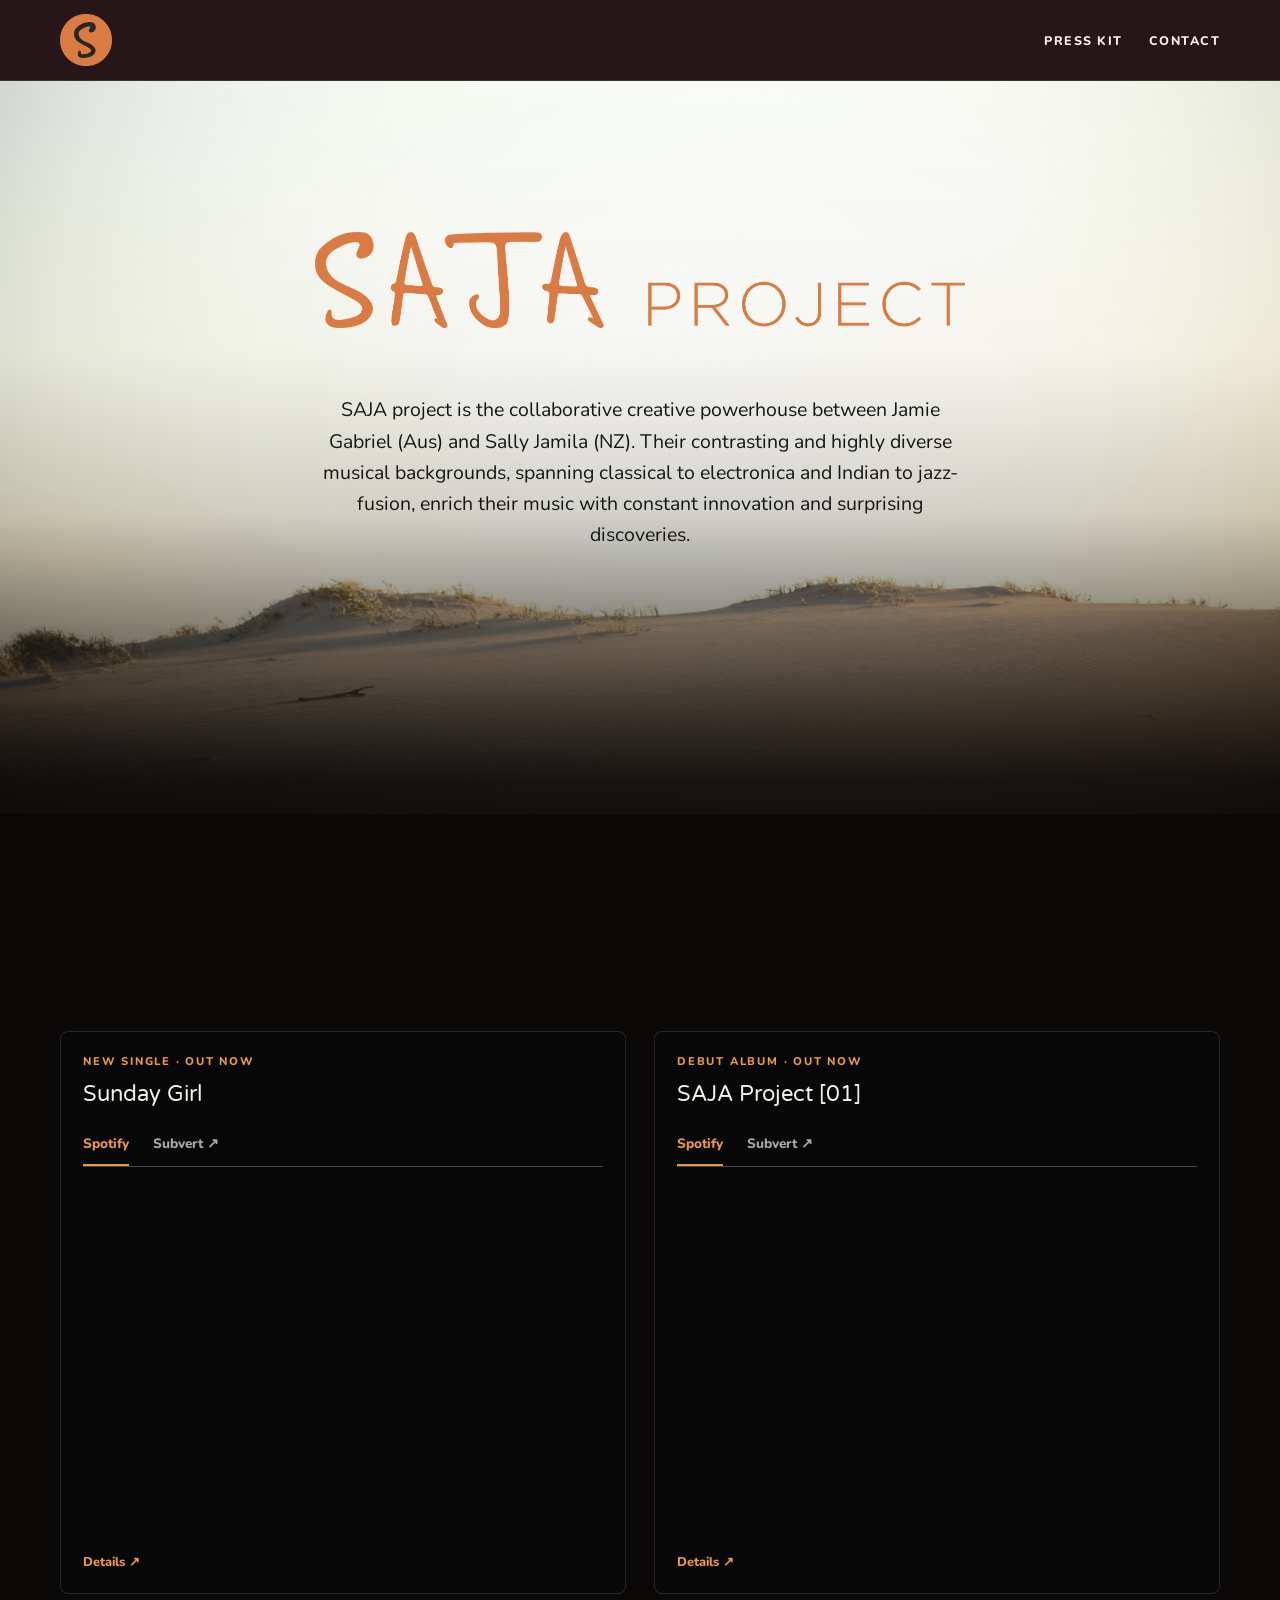
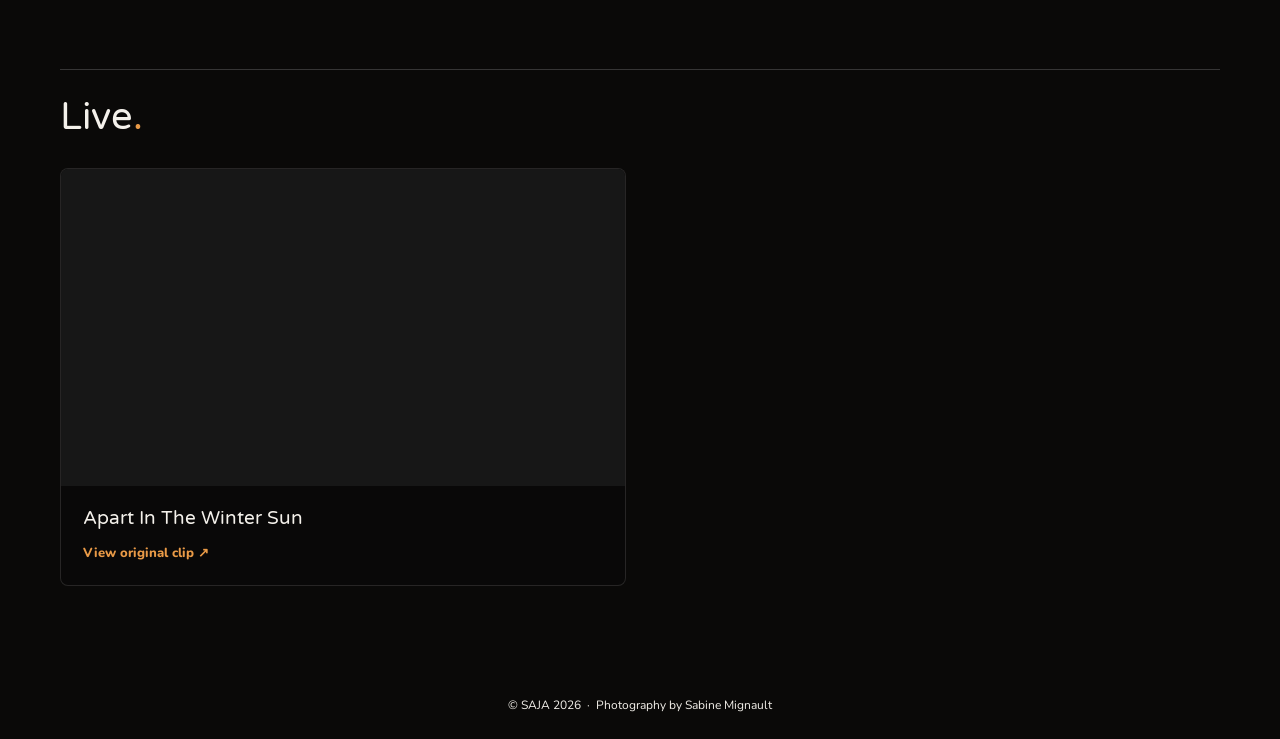
==== docs/index.html @ f1d9efc2 "Update index.html" ====
<!doctype html>
<html lang="en">

<head>

<meta charset="utf-8">
<meta name="viewport" content="width=device-width, initial-scale=1">

<meta name="description"
      content="SAJA Project — music across jazz, electronica and improvisation.">

<title>SAJA Project</title>

<link rel="icon" href="assets/favicon.ico">

<link
    href="https://fonts.googleapis.com/css2?family=Nunito:wght@300;400;600;700;800&family=Varela+Round&display=swap"
    rel="stylesheet">

<style>

/* =========================================
   GLOBAL
========================================= */

:root {
    --ink: #151515;
    --paper: #f4f1eb;
    --orange: #e99a47;
    --muted: #746f69;
}

* {
    box-sizing: border-box;
}

html {
    scroll-behavior: smooth;
}

body {
    margin: 0;
    background: var(--paper);
    color: var(--ink);
    font-family: 'Nunito', sans-serif;
}

a {
    color: inherit;
    text-decoration: none;
}

button {
    font: inherit;
}

a:focus-visible,
button:focus-visible {
    outline: 3px solid var(--orange);
    outline-offset: 3px;
}

img {
    display: block;
    width: 100%;
    object-fit: cover;
}

/* =========================================
   NAVIGATION
========================================= */

.site-header {
    display: flex;
    align-items: center;
    justify-content: space-between;
    gap: 20px;

    padding: 14px max(24px, calc((100vw - 1160px) / 2));

    background: #26161A;
    color: #f4f1eb;

    border-bottom: 1px solid #3b342a;
}

.site-header img {
    width: 52px;
    height: 52px;
    object-fit: contain;
}

.site-nav {
    display: flex;
    gap: 26px;

    font-size: .78rem;
    font-weight: 800;
    letter-spacing: .12em;
    text-transform: uppercase;
}

.site-nav a {
    transition: color .2s ease;
}

.site-nav a:hover {
    color: var(--orange);
}

/* =========================================
   MAIN CONTENT
========================================= */

main {
    max-width: 1160px;
    margin: auto;
    padding: 0 24px;
}

/* =========================================
   MASTHEAD BACKGROUND
========================================= */

.hero-background {
    position: relative;
    isolation: isolate;
    background: #0A0908;
    margin: 0 calc(50% - 50vw);
    padding: 0 max(24px, calc((100vw - 1160px) / 2));
}

/* Photograph fades to the exact background/footer colour. */
.hero-background::before {
    content: "";
    position: absolute;
    inset: 0 0 auto;
    height: max(900px, 68vw);
    z-index: -1;
    pointer-events: none;
    background-image:
        linear-gradient(to bottom,
            rgba(10,9,8,0) 0%,
            rgba(10,9,8,0.03) 30%,
            rgba(10,9,8,0.18) 48%,
            rgba(10,9,8,0.60) 65%,
            rgba(10,9,8,0.92) 78%,
            #0A0908 92%,
            #0A0908 100%
        ),
        url("assets/img/bg-masthead.jpg");
    background-position: center, center -120px;
    background-size: 100% 100%, 100% auto;
    background-repeat: no-repeat;
}

/* =========================================
   INTRODUCTION
========================================= */

.intro {
    display: flex;
    flex-direction: column;
    align-items: center;
    justify-content: center;
    text-align: center;
    gap: 22px;
    min-height: clamp(520px, 70vh, 680px);
    padding: 45px 0 55px;
}

.intro img {
    width: min(650px, 100%);
    max-width: 650px;
    height: auto;
    object-fit: contain;
}

.intro p {
    font-size: clamp(1rem, 1.65vw, 1.22rem);
    line-height: 1.6;
    max-width: 660px;
    margin: 0 auto;
    color: #171717;
}

/* =========================================
   FEATURED RELEASES
========================================= */

.release-section {
    background: transparent;
    padding: 320px 0 75px;
}

.release-grid {
    display: grid;
    grid-template-columns: 1fr 1fr;
    gap: 28px;
}

/* =========================================
   RELEASE PLAYER PANELS
========================================= */

.release-player {
    min-width: 0;
    padding: 22px;

    background: rgba(10, 9, 8, 0.88);

    border: 1px solid rgba(255,255,255,0.12);
    border-radius: 8px;

    color: #f4f1eb;
}

.release-label {
    font-size: .7rem;
    text-transform: uppercase;
    letter-spacing: .16em;
    font-weight: 800;

    color: var(--orange);

    margin: 0 0 10px;
}

.release-player h2 {
    font-family: 'Varela Round', sans-serif;

    font-size: 1.4rem;
    font-weight: 400;
    line-height: 1.35;

    margin: 0 0 16px;
}

/* =========================================
   SPOTIFY / SUBVERT LINKS
========================================= */

.player-tabs {
    display: flex;
    gap: 24px;

    border-bottom: 1px solid rgba(255,255,255,0.25);

    margin-bottom: 16px;
}

.player-tab {
    display: inline-block;
    text-decoration: none;
    background: transparent;

    border: none;
    border-bottom: 2px solid transparent;

    color: #aaa;

    padding: 9px 0 11px;

    font-family: 'Nunito', sans-serif;
    font-size: .85rem;
    font-weight: 800;

    cursor: pointer;

    transition: color .2s ease;
}

.player-tab.active {
    color: var(--orange);
    border-bottom-color: var(--orange);
}

.player-tab:hover {
    color: #fff;
}

/* =========================================
   PLAYER CONTENT
========================================= */

.player-pane {
    display: none;
}

.player-pane.active {
    display: block;
}

.player-pane iframe {
    display: block;

    width: 100%;
    height: 352px;

    border: 0;
    border-radius: 12px;
}

/* =========================================
   RELEASE LINKS
========================================= */

.release-links {
    display: flex;
    flex-wrap: wrap;
    gap: 22px;

    margin-top: 18px;
}

.release-links a {
    color: var(--orange);

    font-size: .8rem;
    font-weight: 800;

    text-decoration: none;

    transition: color .2s ease;
}

.release-links a:hover {
    color: #fff;
}

/* =========================================
   FOOTER
========================================= */

footer {
    background: #0A0908;
    color: #f4f1eb;

    text-align: center;

    padding: 26px;

    font-size: .75rem;

    margin-top: 0;
}

/* =========================================
   TABLET AND MOBILE
========================================= */

@media (max-width: 760px) {

    .site-header {
        padding: 12px 20px;
    }

    .site-nav {
        gap: 15px;
        font-size: .7rem;
    }

    main {
        padding: 0 18px;
    }

    .hero-background { padding: 0 18px; }
    .hero-background::before {
        height: max(700px, 115vw);
        background-position: center, center -35px;
    }

    .intro {
        gap: 18px;
        min-height: clamp(440px, 65svh, 620px);
        padding: 40px 0 45px;
    }

    .intro img {
        width: min(360px, 88%);
        max-width: 360px;
    }

    .intro p {
        font-size: 1rem;
        line-height: 1.55;
        max-width: 540px;
    }

    .release-section {
        padding: 75px 0 50px;
    }

    .release-grid {
        grid-template-columns: 1fr;
        gap: 20px;
    }

    .release-player {
        padding: 16px;
    }

    .release-player h2 {
        font-size: 1.25rem;
    }

    .release-links {
        gap: 16px;
    }

}

/* =========================================
   SMALL MOBILE SCREENS
========================================= */

@media (max-width: 390px) {

    .site-header img {
        width: 44px;
        height: 44px;
    }

    .site-nav {
        gap: 12px;
        font-size: .65rem;
    }

    .release-player {
        padding: 12px;
    }

    .player-pane iframe {
        height: 300px;
    }

    .bandcamp-link {
        min-height: 300px;
    }

    .release-links {
        gap: 12px;
    }

}

/* =========================================
   ACCESSIBILITY
========================================= */

@media (prefers-reduced-motion: reduce) {

    html {
        scroll-behavior: auto;
    }

    .site-nav a,
    .release-links a,
    .player-tab {
        transition: none;
    }

}


/* =========================================
   LIVE VIDEO — BELOW FEATURED RELEASES
========================================= */

.home-live {
    padding: 0 0 85px;
    color: #f4f1eb;
}
.home-live-heading {
    border-top: 1px solid rgba(255,255,255,.18);
    padding-top: 24px;
    margin: 0 0 28px;
}
.home-live-heading h2 {
    font-family: 'Varela Round', sans-serif;
    font-size: clamp(1.8rem, 3vw, 2.5rem);
    font-weight: 400;
    margin: 0;
}
.home-live-heading h2 span { color: var(--orange); }
.home-live-grid {
    display: grid;
    grid-template-columns: repeat(2, minmax(0, 1fr));
    gap: 28px;
}
.home-live-card {
    min-width: 0;
    overflow: hidden;
    border: 1px solid rgba(255,255,255,.12);
    border-radius: 8px;
    background: rgba(10,9,8,.88);
}
.home-live-frame {
    aspect-ratio: 16 / 9;
    background: #171717;
}
.home-live-frame iframe {
    display: block;
    width: 100%;
    height: 100%;
    border: 0;
}
.home-live-info { padding: 20px 22px 22px; }
.home-live-info h3 {
    font-family: 'Varela Round', sans-serif;
    font-weight: 400;
    font-size: 1.2rem;
    margin: 0 0 12px;
}
.home-live-info a {
    font-size: .82rem;
    font-weight: 800;
    color: var(--orange);
}
.home-live-info a:hover { color: #fff; }
@media (max-width: 760px) {
    .home-live { padding-bottom: 55px; }
    .home-live-grid { grid-template-columns: 1fr; gap: 20px; }
    .home-live-info { padding: 16px; }
}


/* =========================================
   MOBILE MASTHEAD & CONTENT REFINEMENTS
   Desktop styling above is unchanged.
========================================= */
@media (max-width: 760px) {
    /* Give the photo its own portrait-friendly canvas, while
       keeping the fade independent of the page's content height. */
    .hero-background::before {
        height: 790px;
        background-size: 100% 100%, auto 790px;
        background-position: center, center top;
        background-repeat: no-repeat;
    }

    .intro {
        min-height: 480px;
        padding: 36px 0 32px;
        gap: 14px;
    }
    .intro img {
        width: min(360px, 88%);
        max-width: 360px;
    }
    .intro p {
        max-width: 38ch;
        font-size: .95rem;
        line-height: 1.5;
    }
    .release-section {
        padding: 120px 0 48px;
    }
    .release-grid, .home-live-grid {
        grid-template-columns: minmax(0, 1fr);
    }
    .release-player, .home-live-card {
        min-width: 0;
    }
    .home-live { padding-bottom: 50px; }
}

@media (max-width: 420px) {
    .hero-background::before {
        height: 740px;
        background-size: 100% 100%, auto 740px;
    }
    .intro {
        min-height: 455px;
        padding-top: 26px;
        padding-bottom: 25px;
    }
    .intro img { width: min(310px, 88%); }
    .intro p { font-size: .9rem; line-height: 1.48; }
    .release-section { padding-top: 105px; }
    .player-tabs { gap: 18px; }
    .home-live-heading { margin-bottom: 20px; }
}

</style>

</head>

<body>

<!-- =========================================
     NAVIGATION
========================================= -->

<header class="site-header">

    <a href="index.html" aria-label="SAJA Project home">

        <img
            src="assets/img/Saja_submark_blk on orange_circle_3000x3000px.png"
            alt="SAJA Project symbol">

    </a>

  <nav class="site-nav" aria-label="Main navigation">
    <!-- <a href="live.html">Live</a> -->
    <a href="presskit.html">Press Kit</a>
    <a href="https://bandcamp.com/contact?b=742412910&amp;n=SAJA+Project&amp;email=sally%40abovethemandrake.co.nz" target="_blank" rel="noopener noreferrer">Contact</a>
  </nav>

</header>

<!-- =========================================
     MAIN CONTENT
========================================= -->

<main>

    <div class="hero-background">

        <!-- =================================
             INTRODUCTION
        ================================= -->

        <section class="intro" aria-label="Introduction">

            <img
                src="assets/img/Saja_logo_long_orange.png"
                alt="SAJA Project">

            <div><br/><br/>

                <p>
                    SAJA project is the collaborative creative
                    powerhouse between Jamie Gabriel (Aus) and
                    Sally Jamila (NZ). Their contrasting and highly
                    diverse musical backgrounds, spanning classical
                    to electronica and Indian to jazz-fusion,
                    enrich their music with constant innovation
                    and surprising discoveries.
                </p>

            </div>

        </section>

        <!-- =================================
             FEATURED RELEASES
        ================================= -->

        <section
            class="release-section"
            aria-label="Featured releases">

            <div class="release-grid">

                <!-- =========================
                     SUNDAY GIRL
                ========================= -->

                <article class="release-player">

                    <p class="release-label">
                        New single · Out now
                    </p>

                    <h2>Sunday Girl</h2>

                    <!-- PLATFORM TABS -->

                    <div
                        class="player-tabs"
                        role="group"
                        aria-label="Sunday Girl listening platform">

                        <button
                            type="button"
                            class="player-tab active"
                            data-platform="spotify"
                            aria-pressed="true">
                            Spotify
                        </button>

                        <a class="player-tab" href="https://www.subvert.fm/saja-project-1/01" target="_blank" rel="noopener noreferrer">Subvert ↗</a>

                    </div>

                    <!-- SPOTIFY SINGLE -->

                    <div
                        class="player-pane active"
                        data-pane="spotify">

                        <iframe
                            title="Sunday Girl on Spotify"
                            src="https://open.spotify.com/embed/track/1Hku7ux9QRDGdwWyJwBqVn?utm_source=generator"
                            width="100%"
                            height="352"
                            loading="lazy"
                            allow="autoplay; clipboard-write; encrypted-media; fullscreen; picture-in-picture">
                        </iframe>

                    </div>

                    <!-- RELEASE PAGE -->

                    <div class="release-links">

                        <a href="sunday-girl.html">
                            Details ↗
                        </a>

                    </div>

                </article>

                <!-- =========================
                     SAJA PROJECT 01
                ========================= -->

                <article class="release-player">

                    <p class="release-label">
                        Debut album · Out now
                    </p>

                    <h2>SAJA Project [01]</h2>

                    <!-- PLATFORM TABS -->

                    <div
                        class="player-tabs"
                        role="group"
                        aria-label="Album listening platform">

                        <button
                            type="button"
                            class="player-tab active"
                            data-platform="spotify"
                            aria-pressed="true">
                            Spotify
                        </button>

                        <a class="player-tab" href="https://www.subvert.fm/saja-project-1/01" target="_blank" rel="noopener noreferrer">Subvert ↗</a>

                    </div>

                    <!-- SPOTIFY ALBUM -->

                    <div
                        class="player-pane active"
                        data-pane="spotify">

                        <iframe
                            title="SAJA Project 01 on Spotify"
                            src="https://open.spotify.com/embed/album/1uM5lSf7tSYpBMCJ3xJLT3?utm_source=generator"
                            width="100%"
                            height="352"
                            loading="lazy"
                            allow="autoplay; clipboard-write; encrypted-media; fullscreen; picture-in-picture">
                        </iframe>

                    </div>

                    <!-- RELEASE PAGE -->

                    <div class="release-links">

                        <a href="album.html">
                           Details ↗
                        </a>

                    </div>

                </article>

            </div>

        </section>

        <!-- =================================
             LIVE PERFORMANCE
        ================================= -->
        <section class="home-live" aria-label="Live performance clips">
            <div class="home-live-heading">
                <h2>Live<span>.</span></h2>
            </div>
            <div class="home-live-grid">
                <article class="home-live-card">
                    <div class="home-live-frame">
                        <iframe
                            title="Apart In The Winter Sun — SAJA Project"
                            src="https://www.youtube-nocookie.com/embed/x1EyMlvImvI"
                            loading="lazy"
                            referrerpolicy="strict-origin-when-cross-origin"
                            allow="accelerometer; autoplay; clipboard-write; encrypted-media; gyroscope; picture-in-picture; web-share"
                            allowfullscreen>
                        </iframe>
                    </div>
                    <div class="home-live-info">
                        <h3>Apart In The Winter Sun</h3>
                        <a href="https://www.youtube.com/watch?v=x1EyMlvImvI" target="_blank" rel="noopener noreferrer">View original clip ↗</a>
                    </div>
                </article>
            </div>
        </section>

    </div>
    <!-- END MASTHEAD -->

</main>

<!-- =========================================
     FOOTER
========================================= -->

<footer>

    © SAJA 2026 &nbsp;·&nbsp;
    Photography by Sabine Mignault

</footer>

</body>

</html>
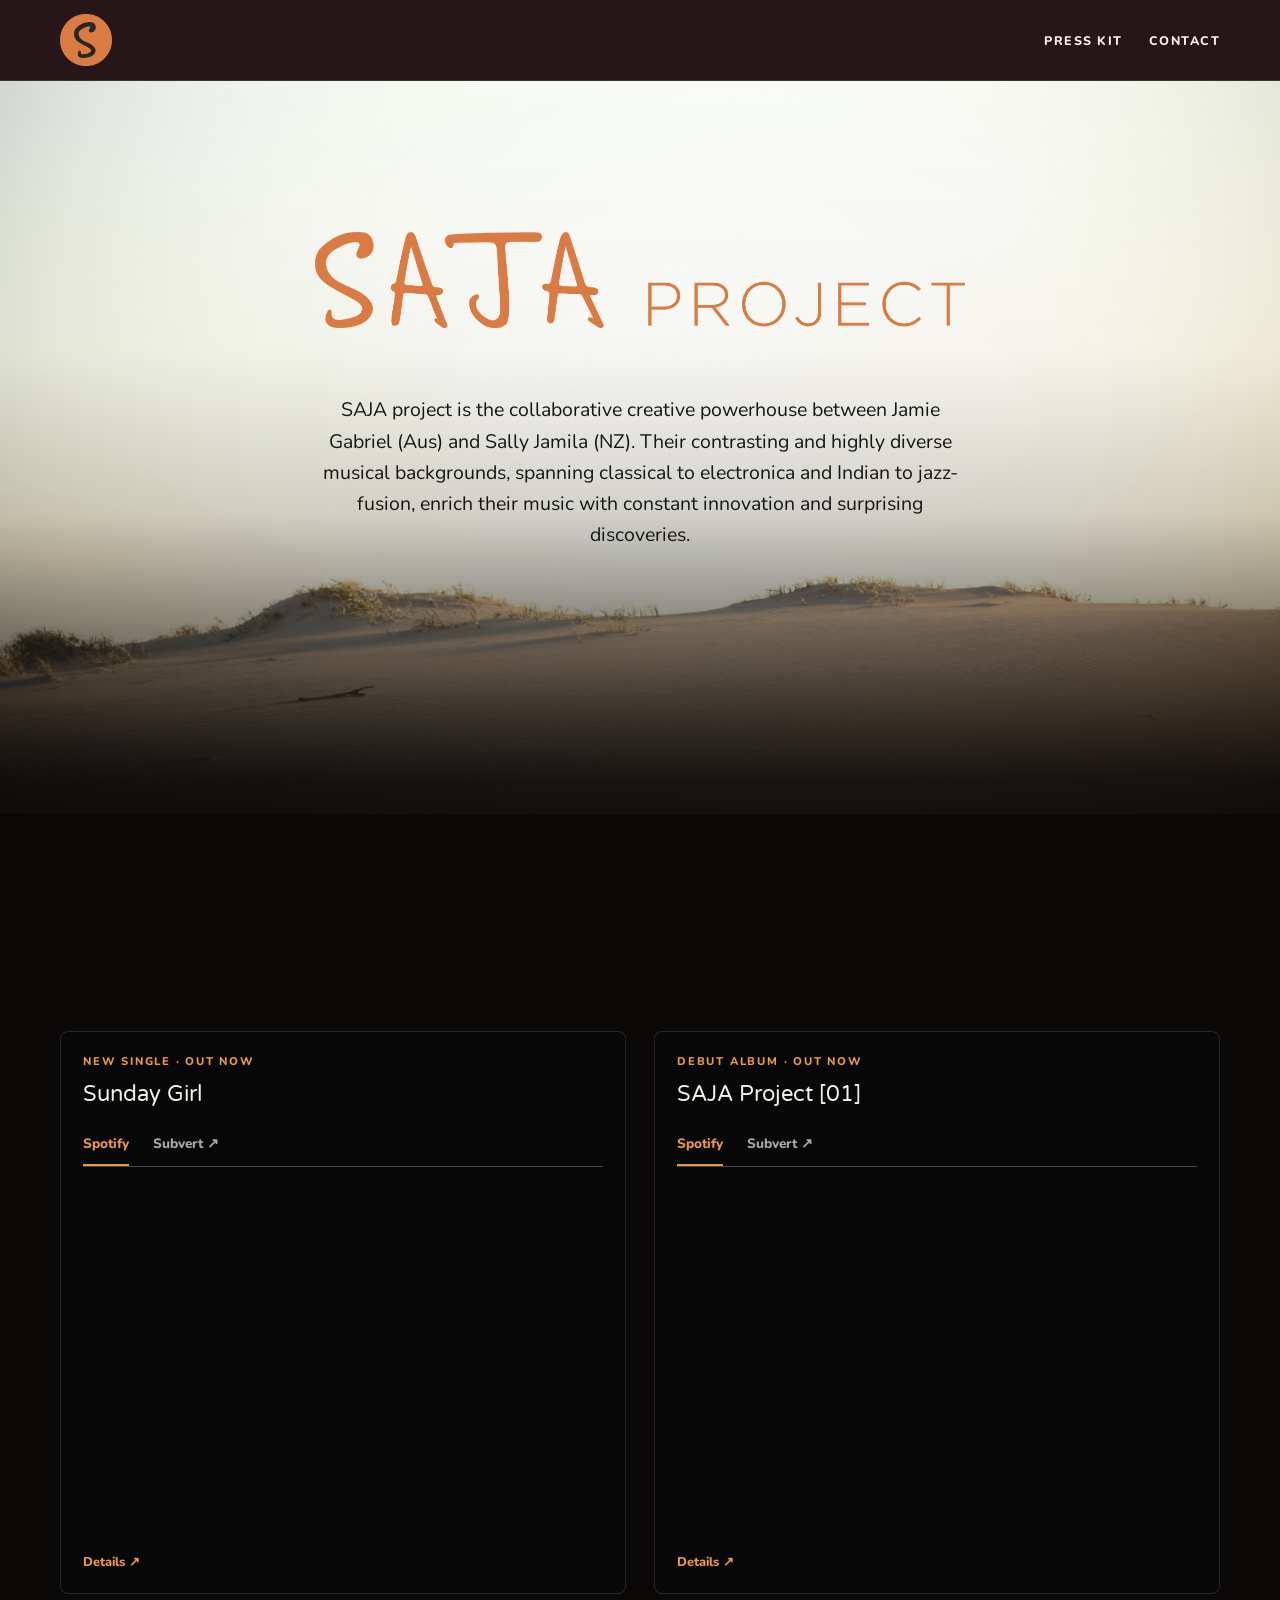
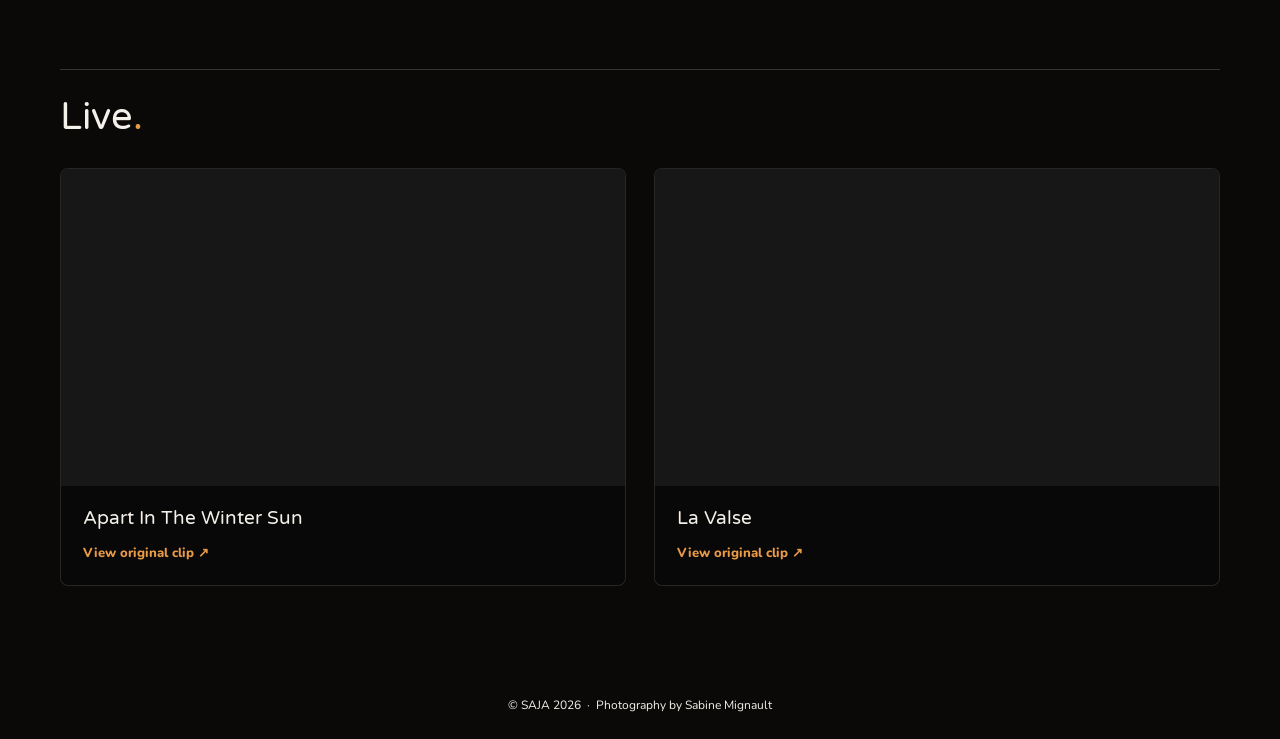
==== commit 01b17d61: "Update index.html" ====
--- a/docs/index.html
+++ b/docs/index.html
@@ -803,6 +803,22 @@
                         <a href="https://www.youtube.com/watch?v=x1EyMlvImvI" target="_blank" rel="noopener noreferrer">View original clip ↗</a>
                     </div>
                 </article>
+                <article class="home-live-card">
+                    <div class="home-live-frame">
+                        <iframe
+                            title="SAJA Project — Live performance"
+                            src="https://www.youtube-nocookie.com/embed/YOOwnS6xDTM"
+                            loading="lazy"
+                            referrerpolicy="strict-origin-when-cross-origin"
+                            allow="accelerometer; autoplay; clipboard-write; encrypted-media; gyroscope; picture-in-picture; web-share"
+                            allowfullscreen>
+                        </iframe>
+                    </div>
+                    <div class="home-live-info">
+                        <h3>La  Valse</h3>
+                        <a href="https://www.youtube.com/watch?v=YOOwnS6xDTM" target="_blank" rel="noopener noreferrer">View original clip ↗</a>
+                    </div>
+                </article>
             </div>
         </section>
 
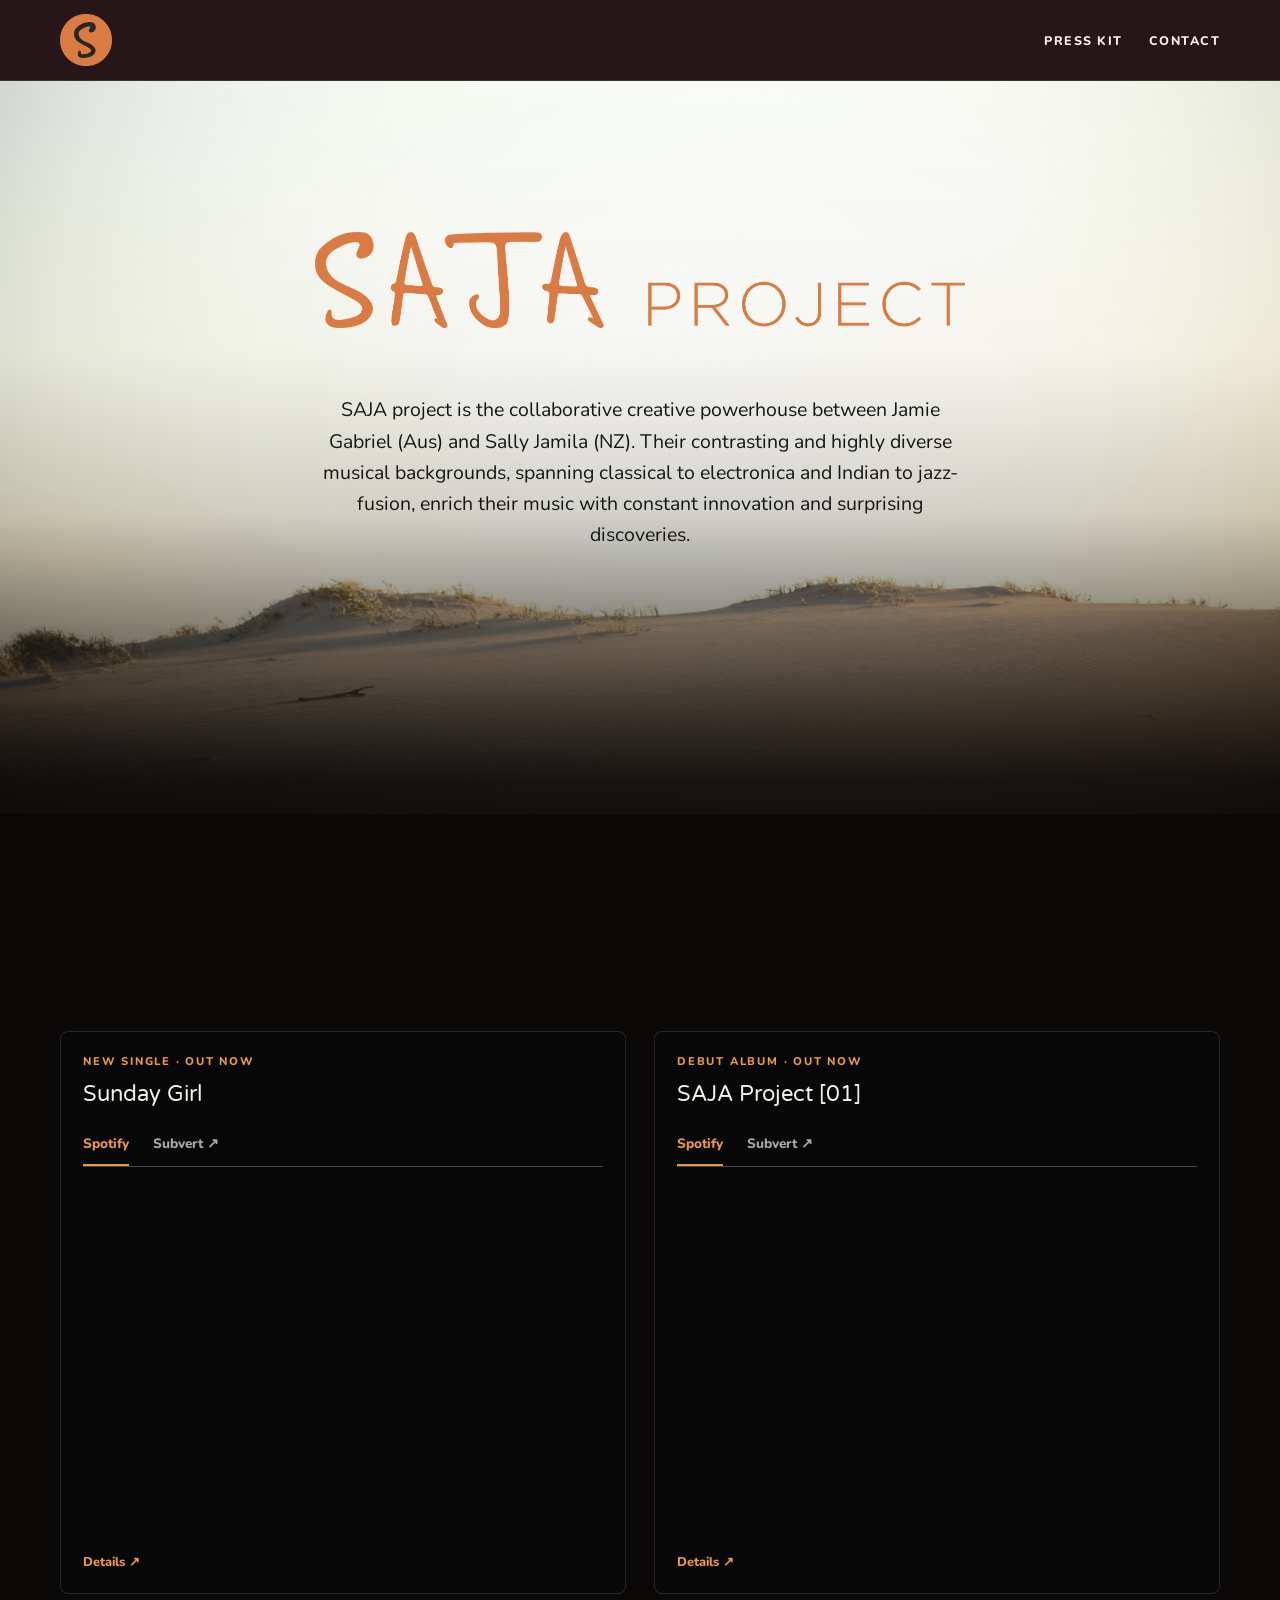
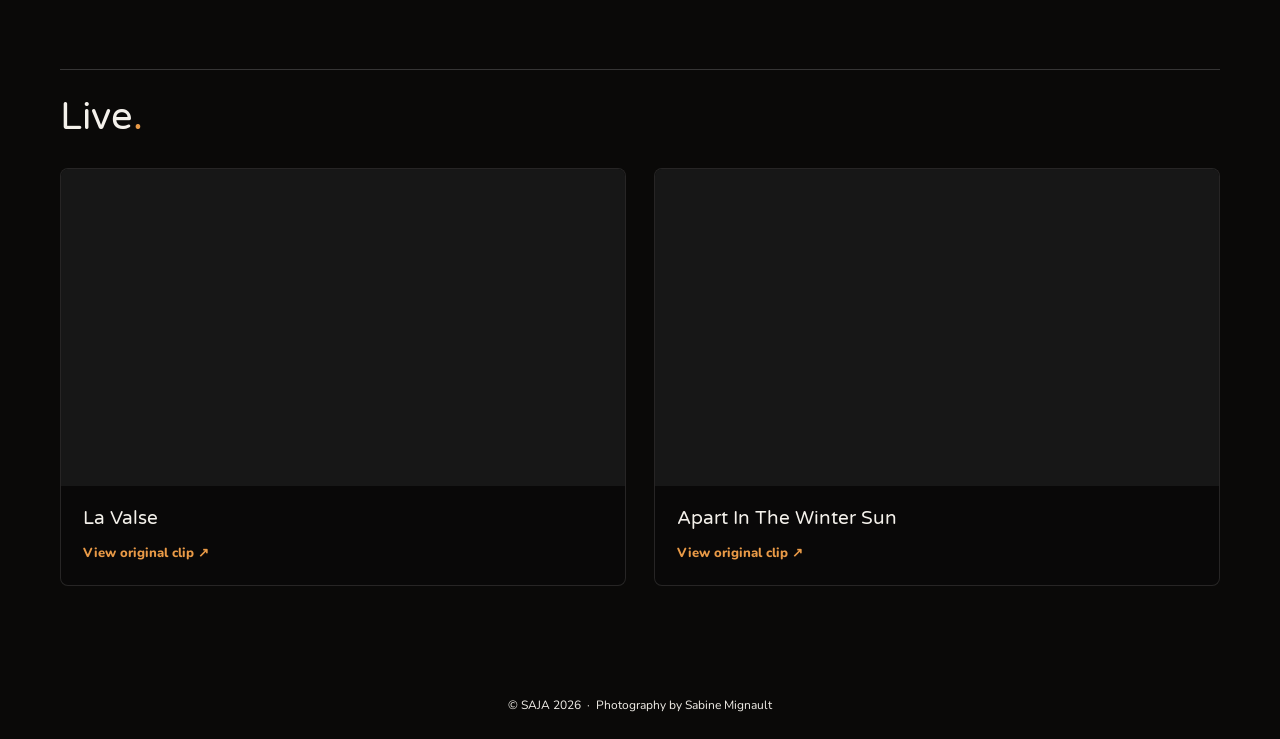
==== commit 0cef8c53: "Update index.html" ====
--- a/docs/index.html
+++ b/docs/index.html
@@ -787,6 +787,23 @@
                 <h2>Live<span>.</span></h2>
             </div>
             <div class="home-live-grid">
+
+                                <article class="home-live-card">
+                    <div class="home-live-frame">
+                        <iframe
+                            title="SAJA Project — Live performance"
+                            src="https://www.youtube-nocookie.com/embed/YOOwnS6xDTM"
+                            loading="lazy"
+                            referrerpolicy="strict-origin-when-cross-origin"
+                            allow="accelerometer; autoplay; clipboard-write; encrypted-media; gyroscope; picture-in-picture; web-share"
+                            allowfullscreen>
+                        </iframe>
+                    </div>
+                    <div class="home-live-info">
+                        <h3>La  Valse</h3>
+                        <a href="https://www.youtube.com/watch?v=YOOwnS6xDTM" target="_blank" rel="noopener noreferrer">View original clip ↗</a>
+                    </div>
+                </article>
                 <article class="home-live-card">
                     <div class="home-live-frame">
                         <iframe
@@ -803,22 +820,7 @@
                         <a href="https://www.youtube.com/watch?v=x1EyMlvImvI" target="_blank" rel="noopener noreferrer">View original clip ↗</a>
                     </div>
                 </article>
-                <article class="home-live-card">
-                    <div class="home-live-frame">
-                        <iframe
-                            title="SAJA Project — Live performance"
-                            src="https://www.youtube-nocookie.com/embed/YOOwnS6xDTM"
-                            loading="lazy"
-                            referrerpolicy="strict-origin-when-cross-origin"
-                            allow="accelerometer; autoplay; clipboard-write; encrypted-media; gyroscope; picture-in-picture; web-share"
-                            allowfullscreen>
-                        </iframe>
-                    </div>
-                    <div class="home-live-info">
-                        <h3>La  Valse</h3>
-                        <a href="https://www.youtube.com/watch?v=YOOwnS6xDTM" target="_blank" rel="noopener noreferrer">View original clip ↗</a>
-                    </div>
-                </article>
+
             </div>
         </section>
 
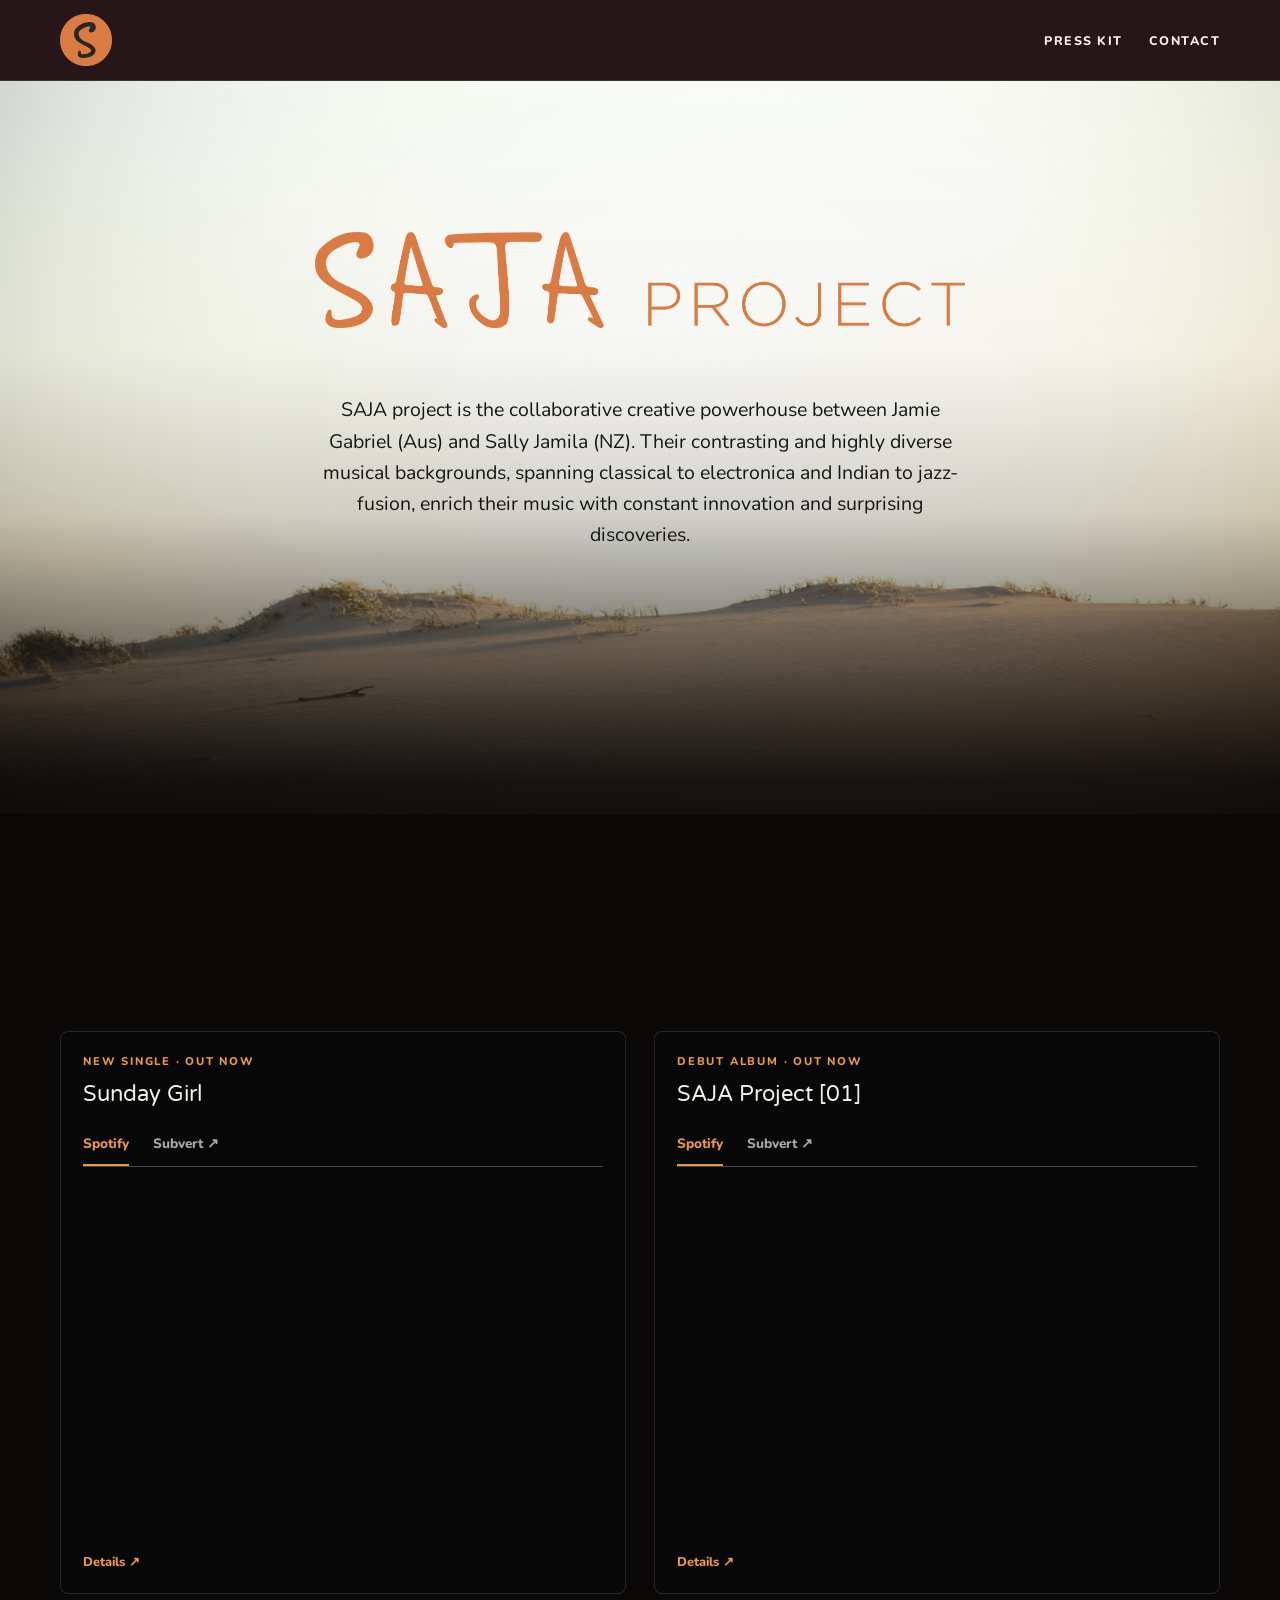
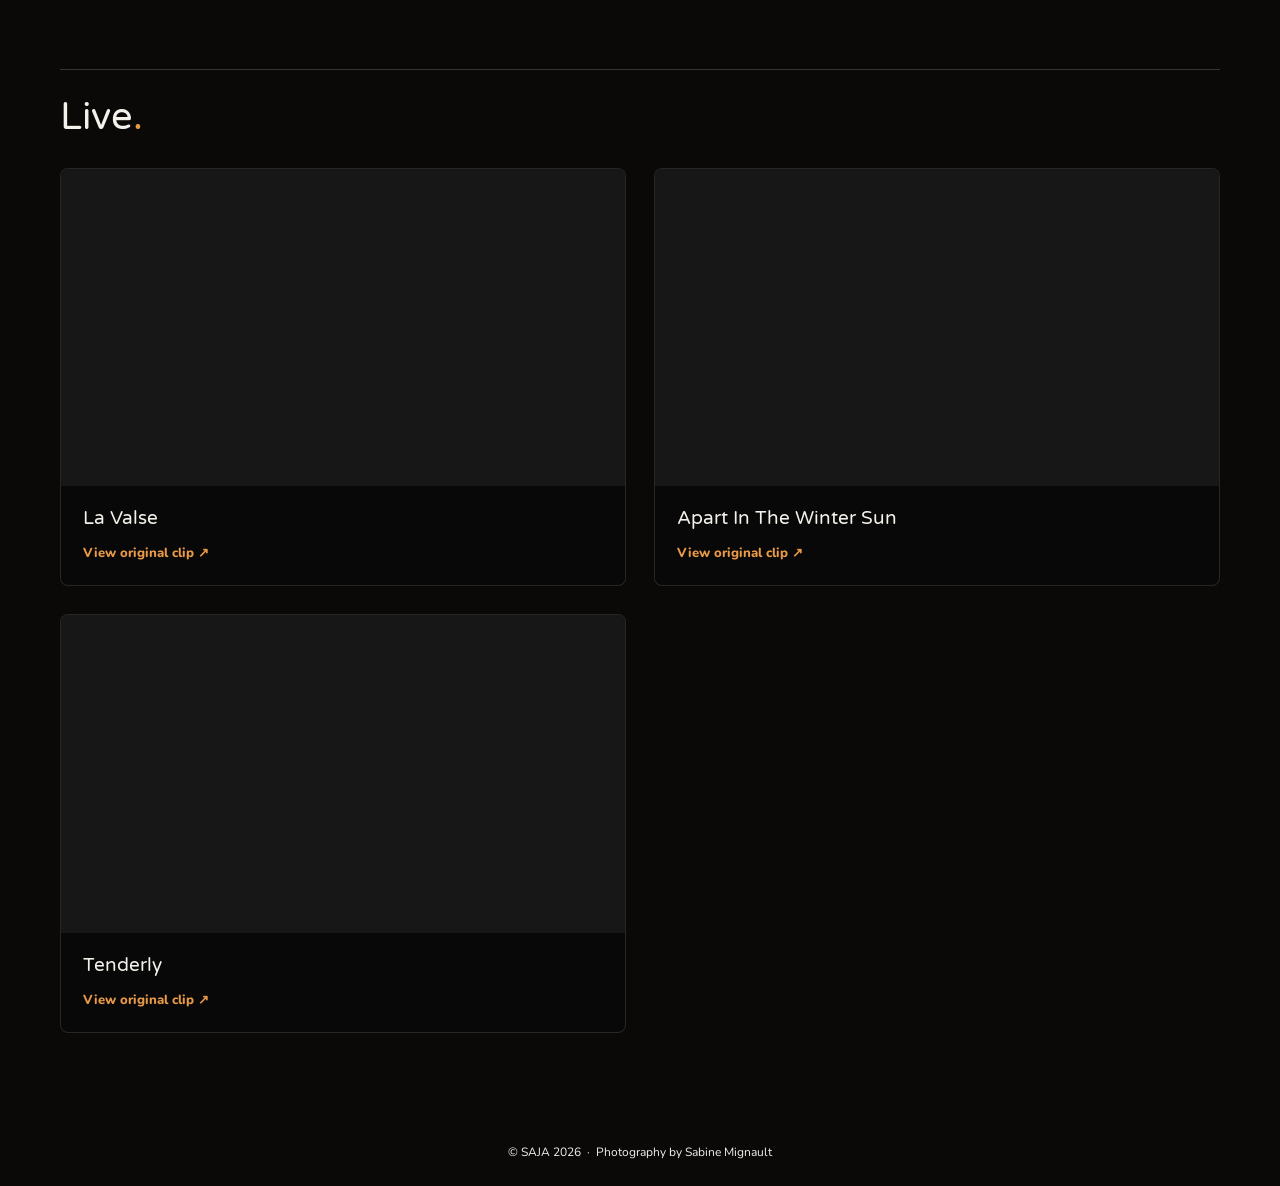
==== commit 005ef0ba: "udpate" ====
--- a/docs/index.html
+++ b/docs/index.html
@@ -788,38 +788,65 @@
             </div>
             <div class="home-live-grid">
 
-                                <article class="home-live-card">
-                    <div class="home-live-frame">
-                        <iframe
-                            title="SAJA Project — Live performance"
-                            src="https://www.youtube-nocookie.com/embed/YOOwnS6xDTM"
-                            loading="lazy"
-                            referrerpolicy="strict-origin-when-cross-origin"
-                            allow="accelerometer; autoplay; clipboard-write; encrypted-media; gyroscope; picture-in-picture; web-share"
-                            allowfullscreen>
-                        </iframe>
-                    </div>
-                    <div class="home-live-info">
-                        <h3>La  Valse</h3>
-                        <a href="https://www.youtube.com/watch?v=YOOwnS6xDTM" target="_blank" rel="noopener noreferrer">View original clip ↗</a>
-                    </div>
-                </article>
-                <article class="home-live-card">
-                    <div class="home-live-frame">
-                        <iframe
-                            title="Apart In The Winter Sun — SAJA Project"
-                            src="https://www.youtube-nocookie.com/embed/x1EyMlvImvI"
-                            loading="lazy"
-                            referrerpolicy="strict-origin-when-cross-origin"
-                            allow="accelerometer; autoplay; clipboard-write; encrypted-media; gyroscope; picture-in-picture; web-share"
-                            allowfullscreen>
-                        </iframe>
-                    </div>
-                    <div class="home-live-info">
-                        <h3>Apart In The Winter Sun</h3>
-                        <a href="https://www.youtube.com/watch?v=x1EyMlvImvI" target="_blank" rel="noopener noreferrer">View original clip ↗</a>
-                    </div>
-                </article>
+                              <article class="home-live-card">
+    <div class="home-live-frame">
+        <iframe
+            title="La Valse — SAJA Project"
+            src="https://www.youtube-nocookie.com/embed/5t4U1ZDO6yY"
+            loading="lazy"
+            referrerpolicy="strict-origin-when-cross-origin"
+            allow="accelerometer; autoplay; clipboard-write; encrypted-media; gyroscope; picture-in-picture; web-share"
+            allowfullscreen>
+        </iframe>
+    </div>
+    <div class="home-live-info">
+        <h3>La Valse</h3>
+        <a href="https://www.youtube.com/watch?v=5t4U1ZDO6yY"
+           target="_blank" rel="noopener noreferrer">
+            View original clip ↗
+        </a>
+    </div>
+</article>
+
+<article class="home-live-card">
+    <div class="home-live-frame">
+        <iframe
+            title="Apart In The Winter Sun — SAJA Project"
+            src="https://www.youtube-nocookie.com/embed/4lXl_fj_9gU"
+            loading="lazy"
+            referrerpolicy="strict-origin-when-cross-origin"
+            allow="accelerometer; autoplay; clipboard-write; encrypted-media; gyroscope; picture-in-picture; web-share"
+            allowfullscreen>
+        </iframe>
+    </div>
+    <div class="home-live-info">
+        <h3>Apart In The Winter Sun</h3>
+        <a href="https://www.youtube.com/watch?v=4lXl_fj_9gU"
+           target="_blank" rel="noopener noreferrer">
+            View original clip ↗
+        </a>
+    </div>
+</article>
+
+<article class="home-live-card">
+    <div class="home-live-frame">
+        <iframe
+            title="Tenderly — SAJA Project"
+            src="https://www.youtube-nocookie.com/embed/ayM-fsZ5g04"
+            loading="lazy"
+            referrerpolicy="strict-origin-when-cross-origin"
+            allow="accelerometer; autoplay; clipboard-write; encrypted-media; gyroscope; picture-in-picture; web-share"
+            allowfullscreen>
+        </iframe>
+    </div>
+    <div class="home-live-info">
+        <h3>Tenderly</h3>
+        <a href="https://www.youtube.com/watch?v=ayM-fsZ5g04"
+           target="_blank" rel="noopener noreferrer">
+            View original clip ↗
+        </a>
+    </div>
+</article>
 
             </div>
         </section>
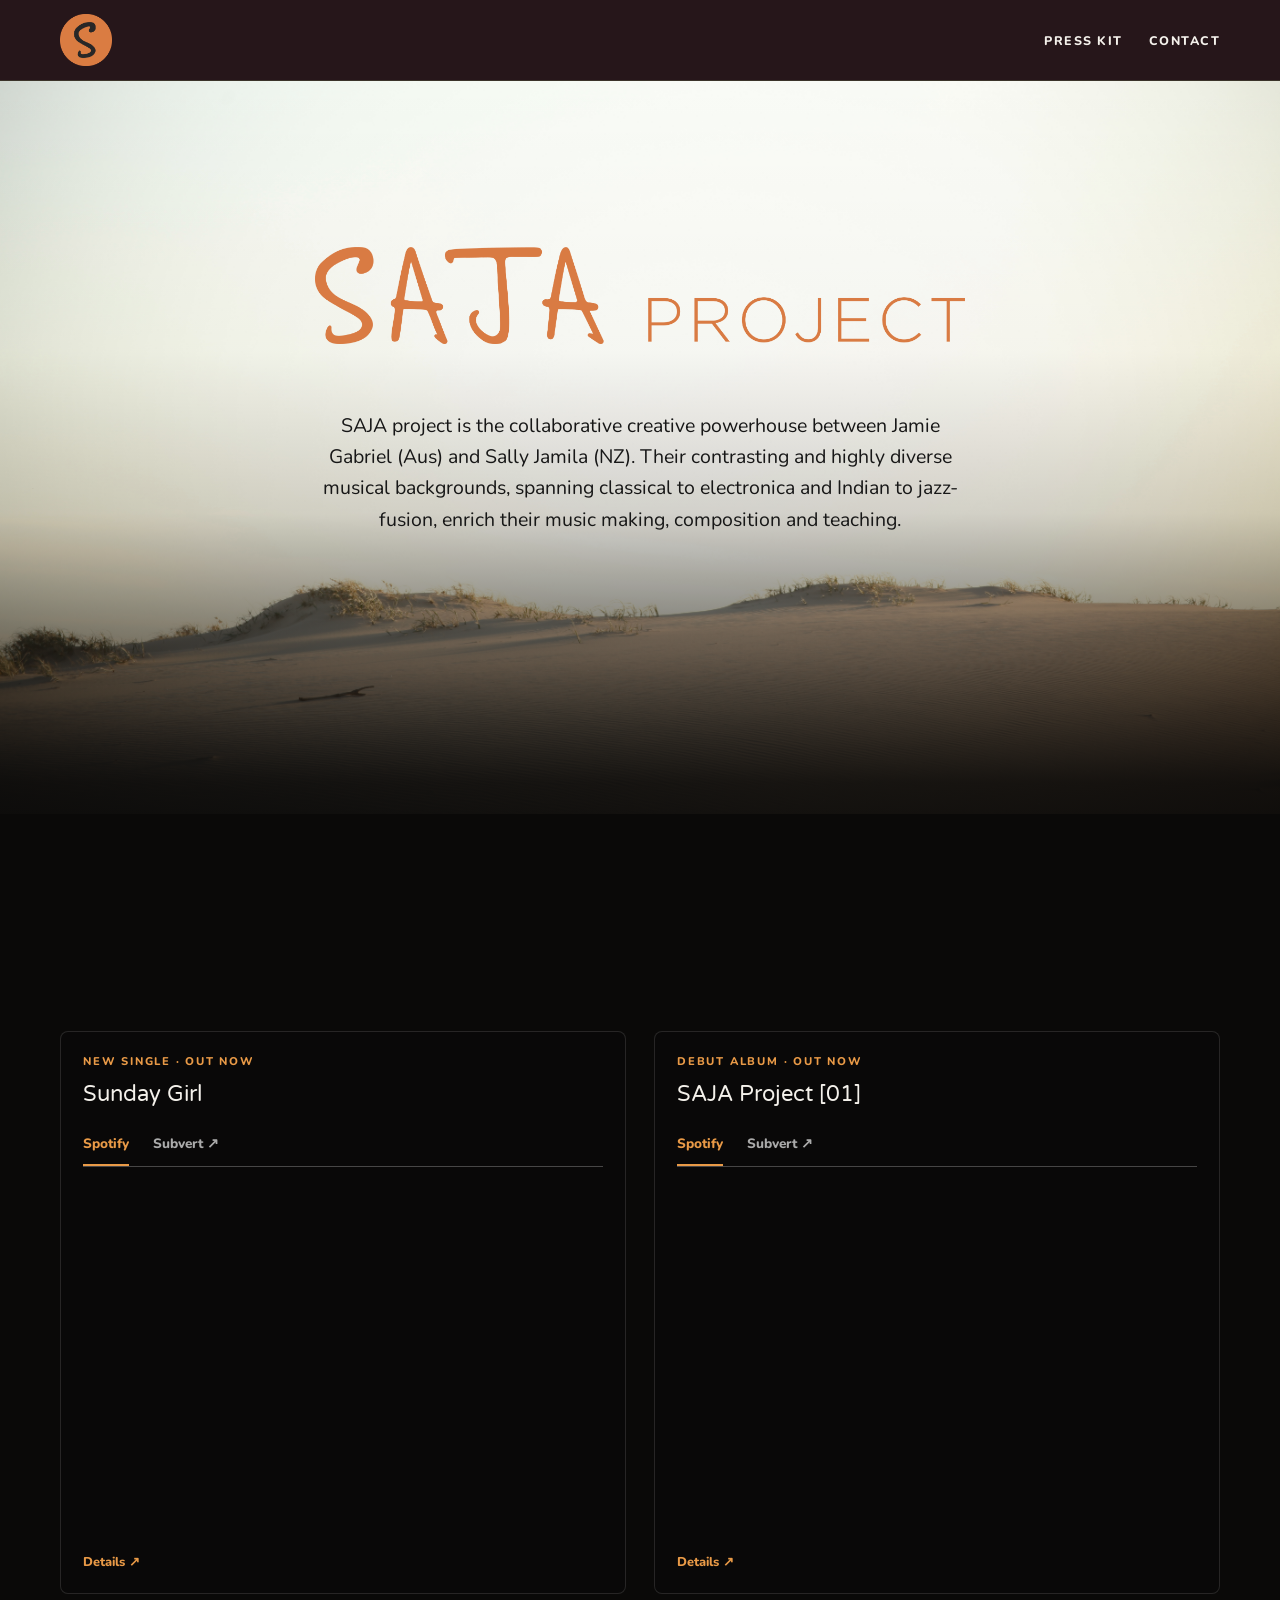
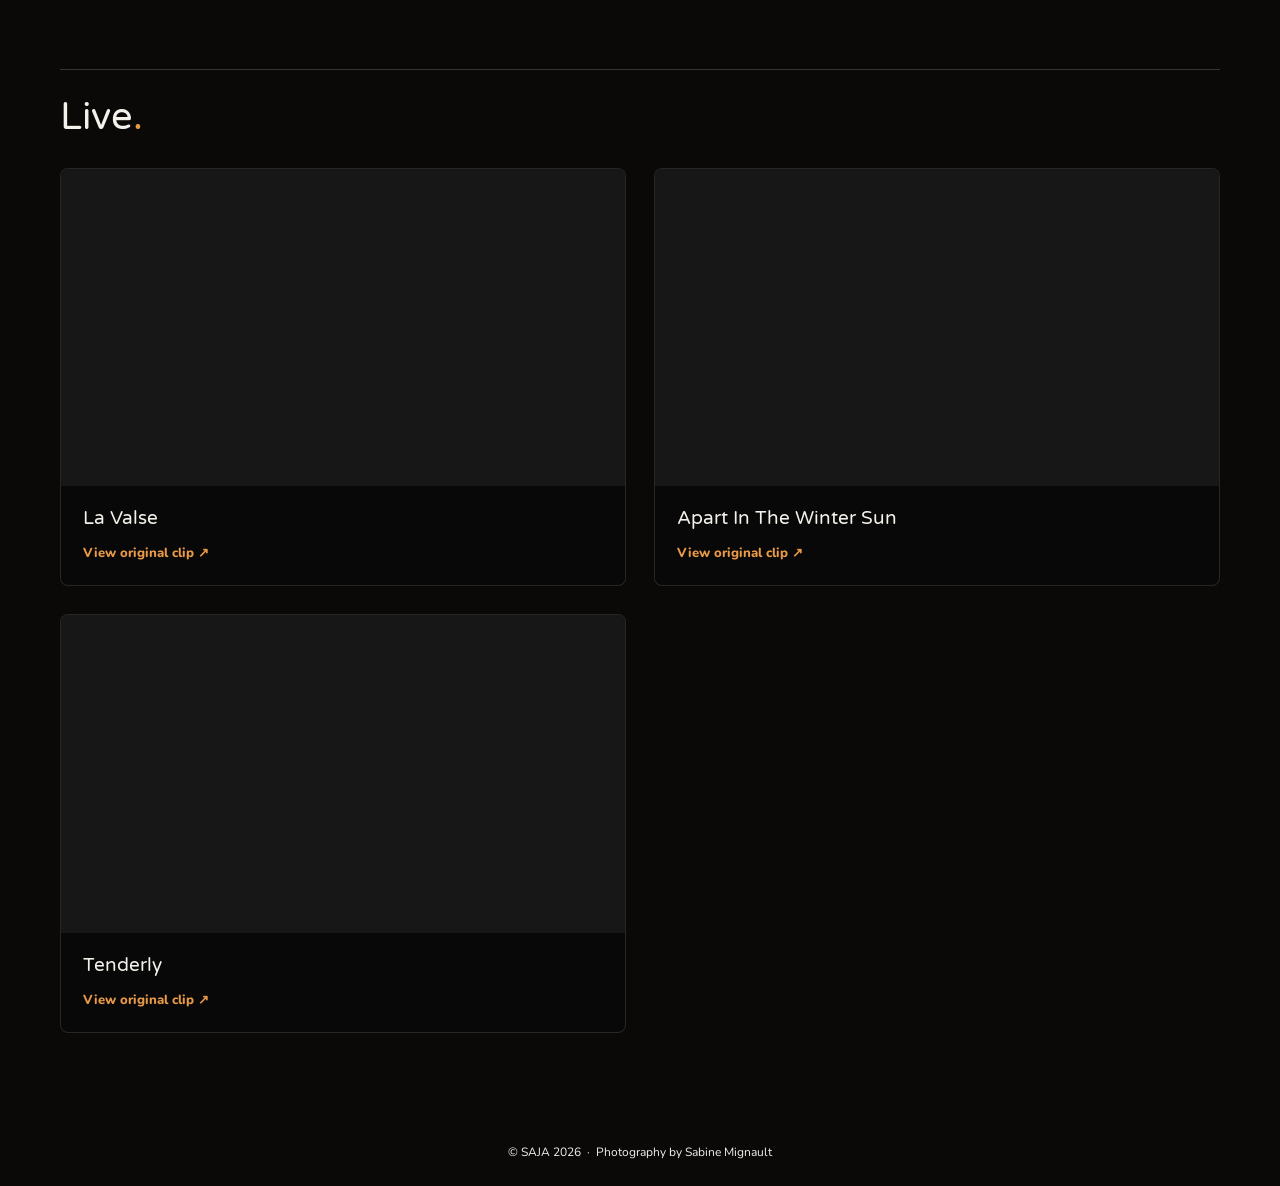
==== commit 5eba7d2b: "Update index.html" ====
--- a/docs/index.html
+++ b/docs/index.html
@@ -605,8 +605,8 @@
 
   <nav class="site-nav" aria-label="Main navigation">
     <!-- <a href="live.html">Live</a> -->
-    <a href="presskit.html">Press Kit</a>
-    <a href="https://bandcamp.com/contact?b=742412910&amp;n=SAJA+Project&amp;email=sally%40abovethemandrake.co.nz" target="_blank" rel="noopener noreferrer">Contact</a>
+      <a href="presskit.html">Press Kit</a>
+      <a href="contact.html" aria-current="page">Contact</a>
   </nav>
 
 </header>
@@ -637,8 +637,7 @@
                     Sally Jamila (NZ). Their contrasting and highly
                     diverse musical backgrounds, spanning classical
                     to electronica and Indian to jazz-fusion,
-                    enrich their music with constant innovation
-                    and surprising discoveries.
+                    enrich their music making, composition and teaching.
                 </p>
 
             </div>
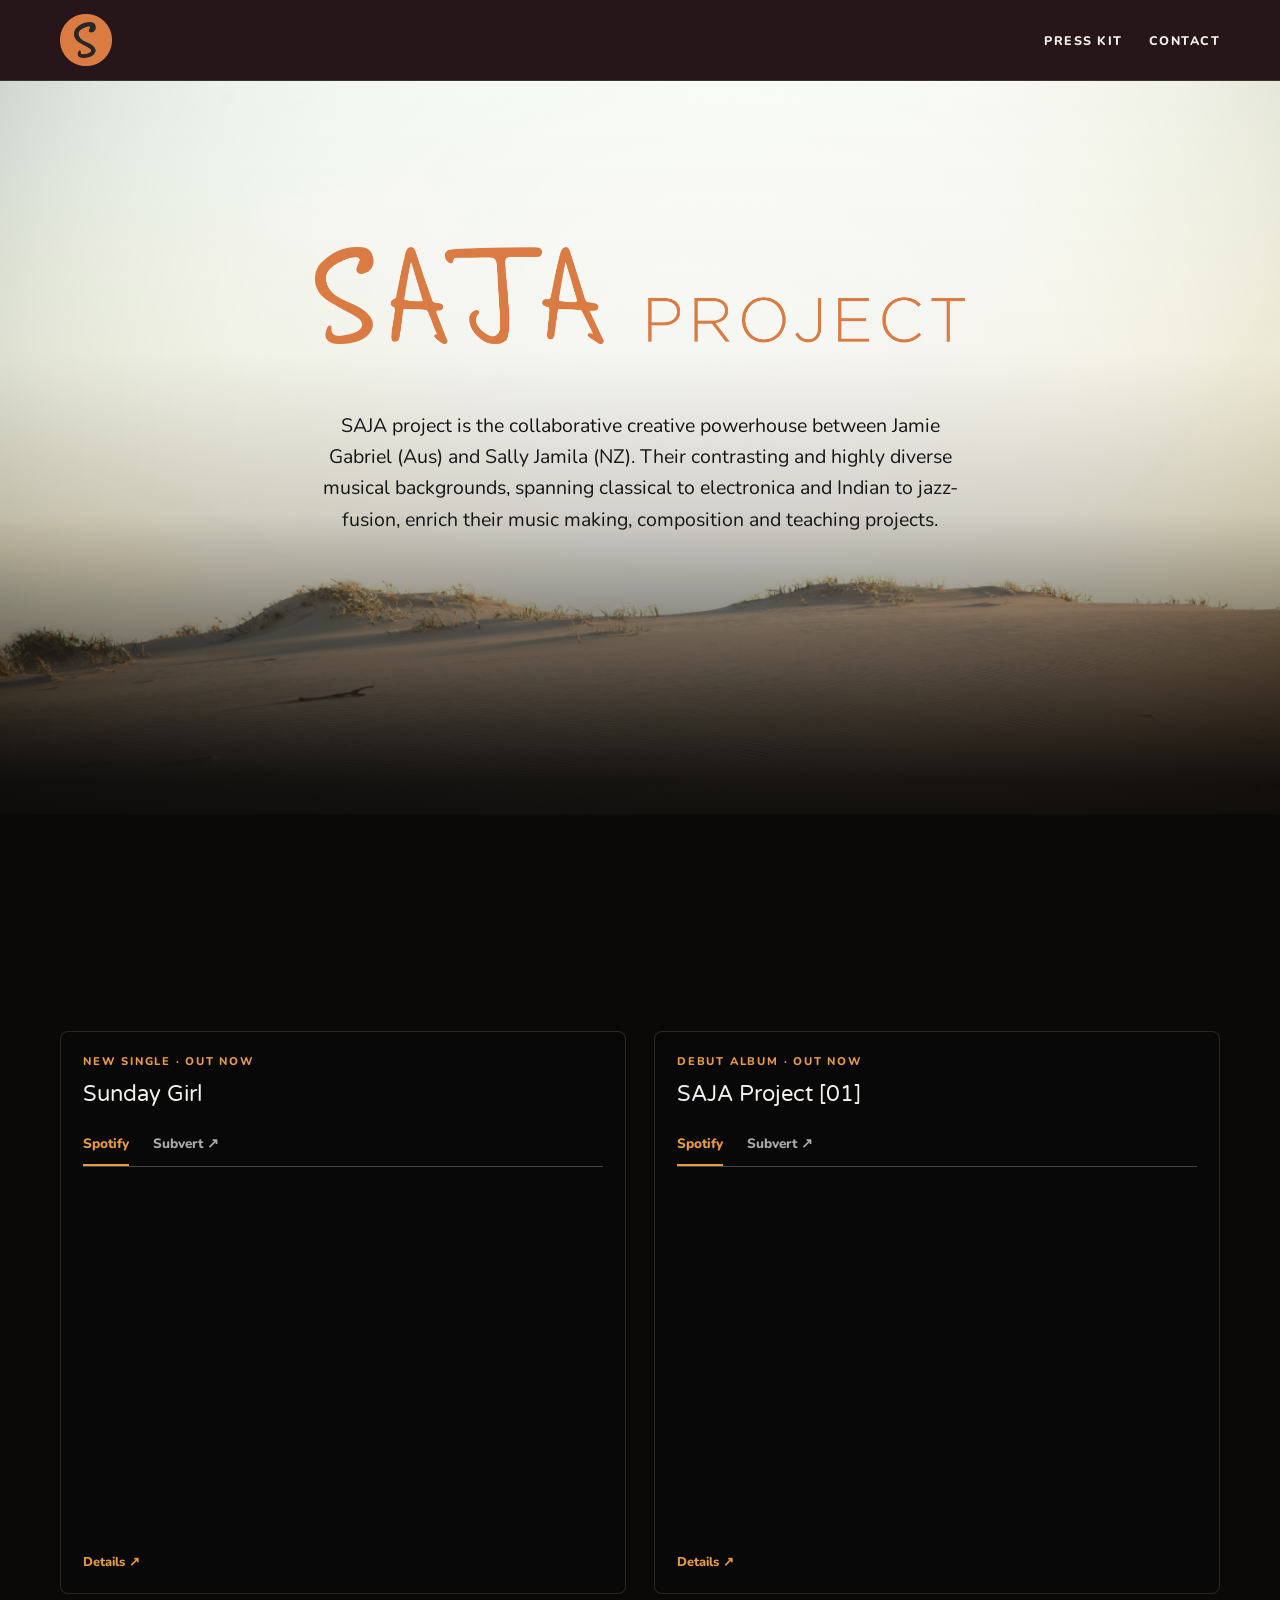
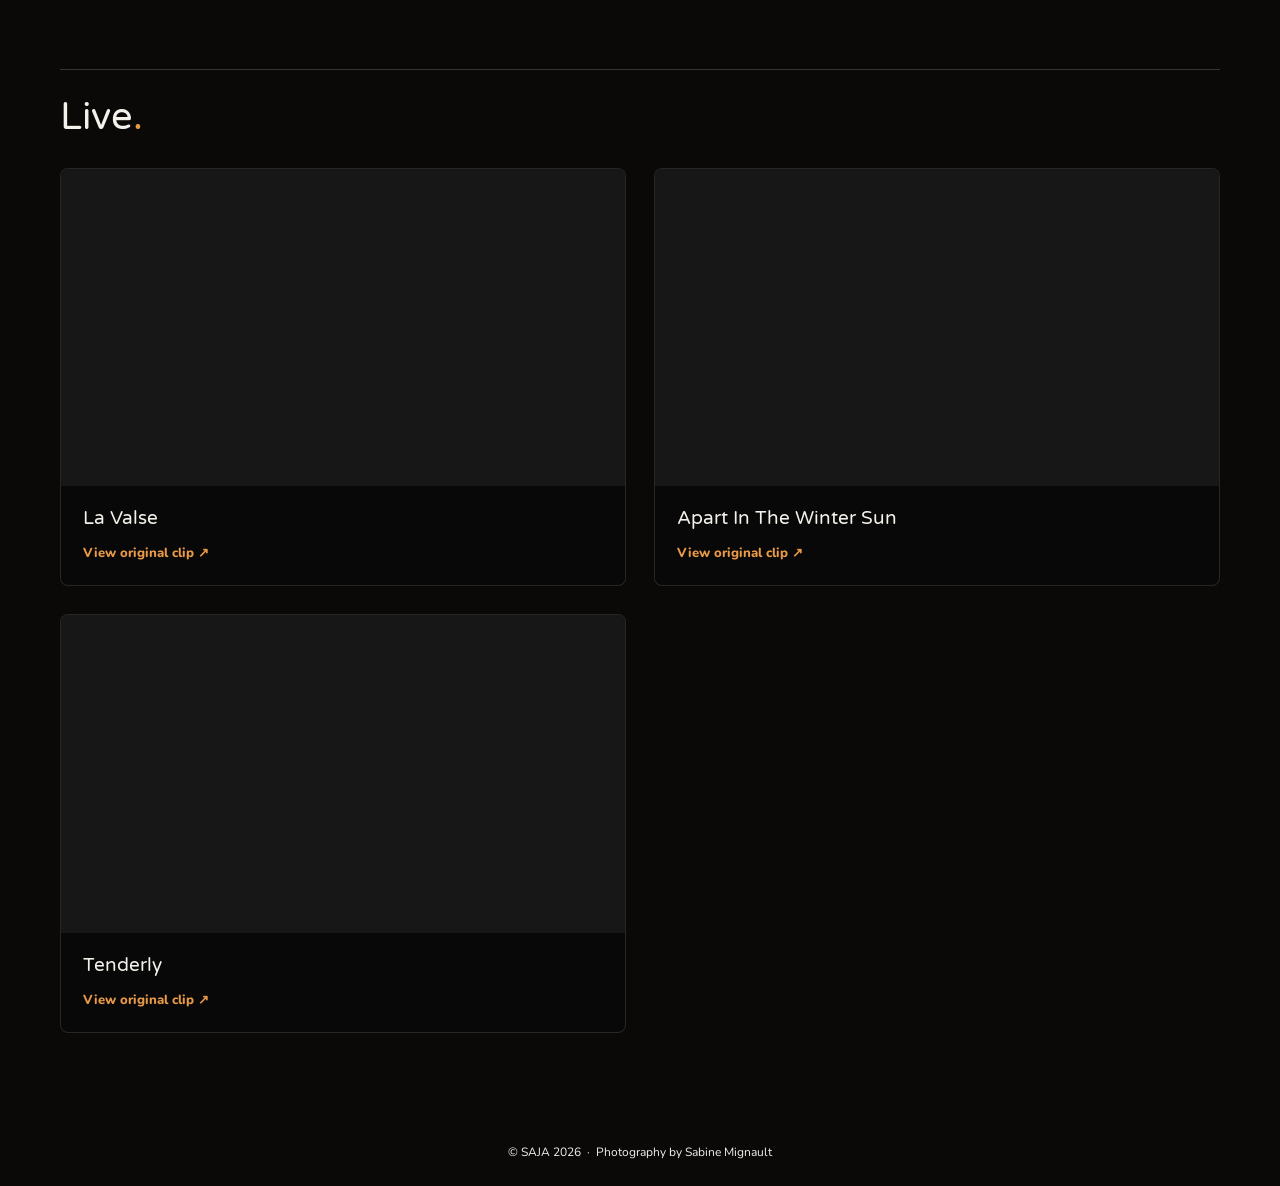
==== commit 5b839881: "Update index.html" ====
--- a/docs/index.html
+++ b/docs/index.html
@@ -637,7 +637,7 @@
                     Sally Jamila (NZ). Their contrasting and highly
                     diverse musical backgrounds, spanning classical
                     to electronica and Indian to jazz-fusion,
-                    enrich their music making, composition and teaching.
+                    enrich their music making, composition and teaching projects.
                 </p>
 
             </div>
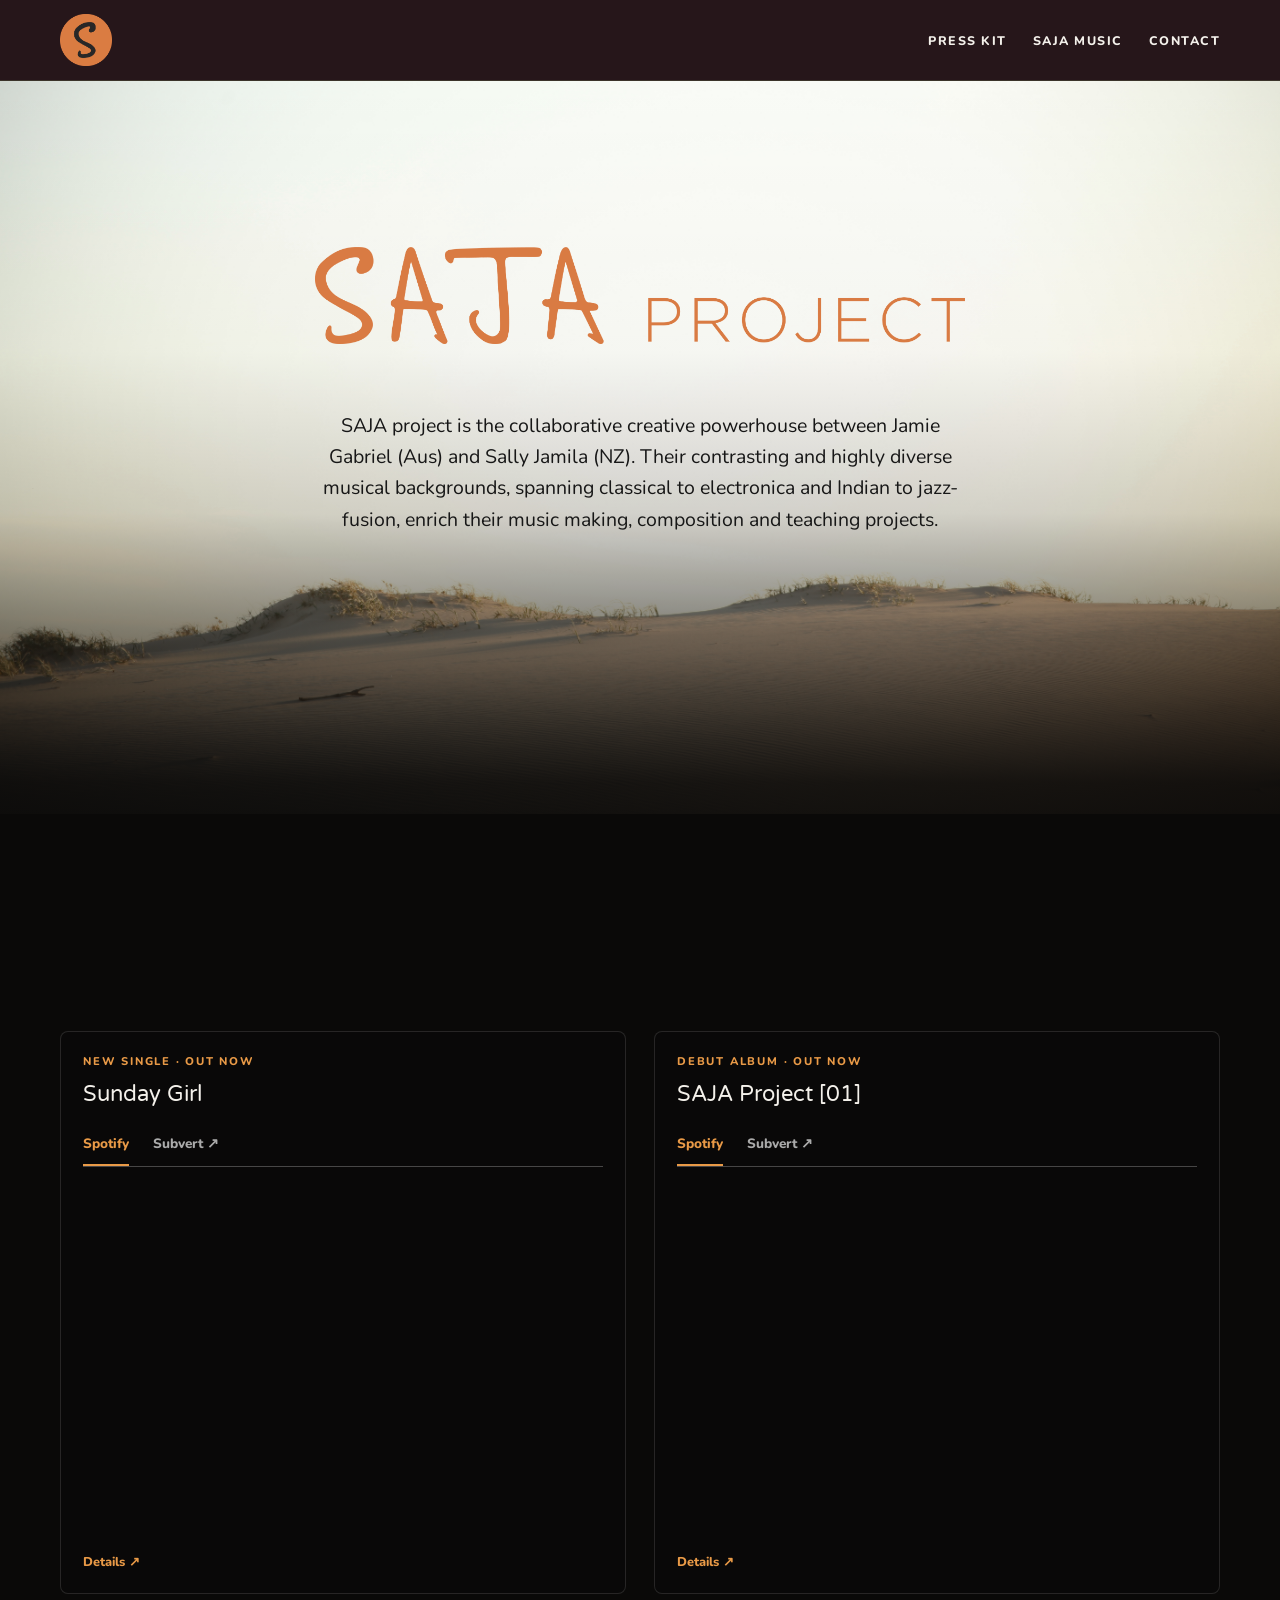
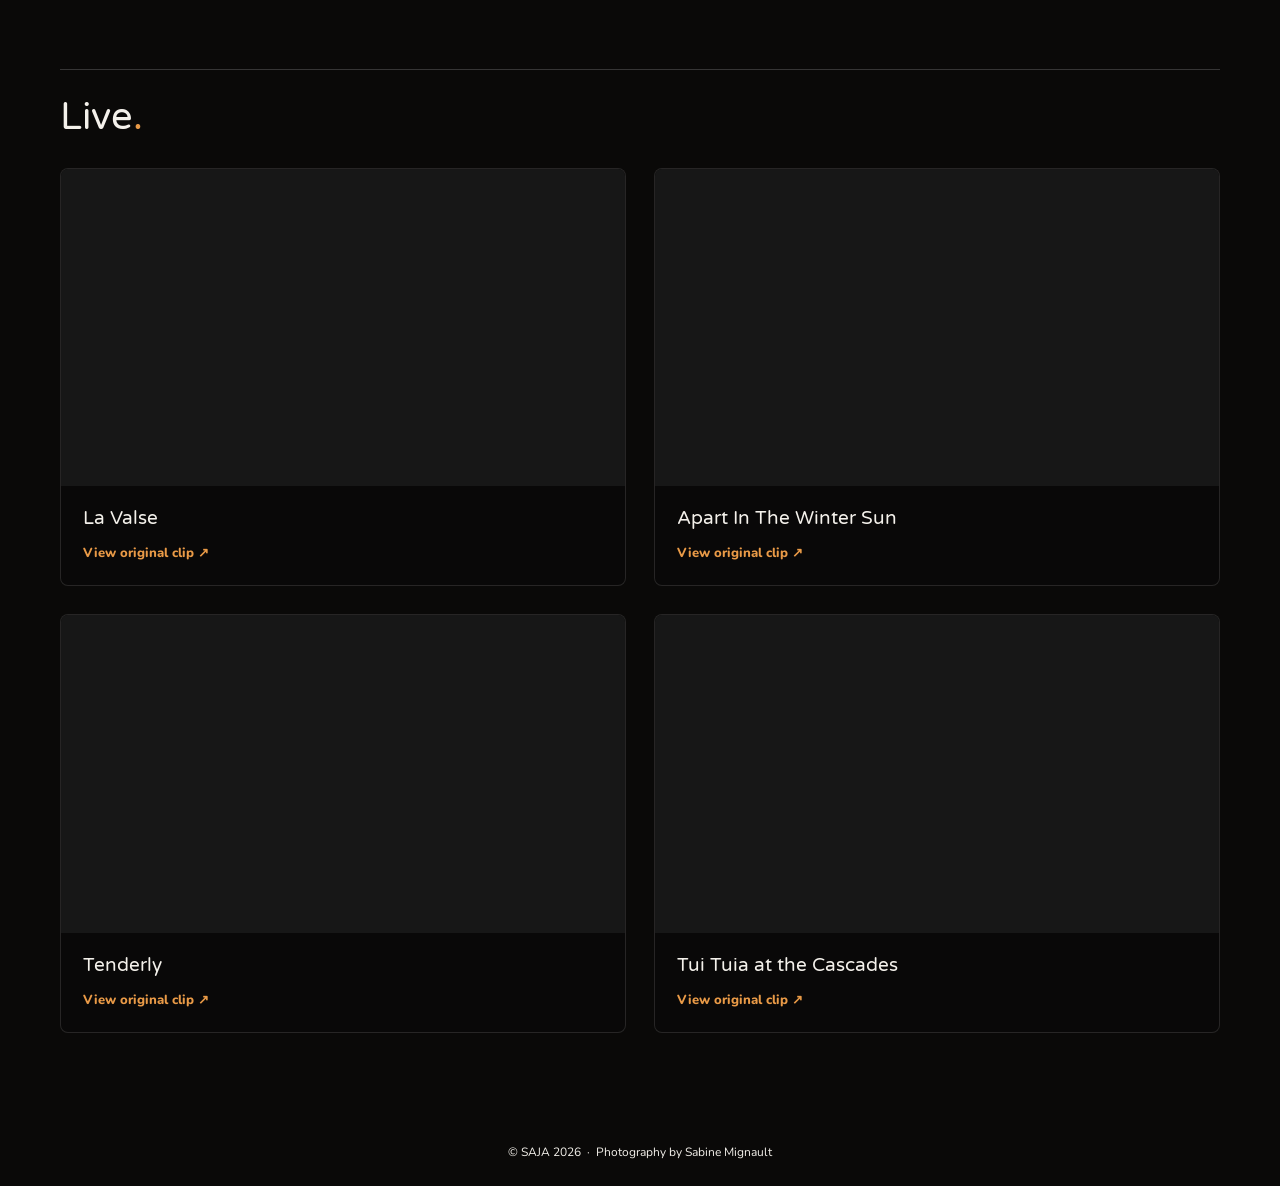
==== commit f1659699: "update" ====
--- a/docs/index.html
+++ b/docs/index.html
@@ -606,6 +606,8 @@
   <nav class="site-nav" aria-label="Main navigation">
     <!-- <a href="live.html">Live</a> -->
       <a href="presskit.html">Press Kit</a>
+      <a href="https://saja-music.com/">Saja Music</a>
+
       <a href="contact.html" aria-current="page">Contact</a>
   </nav>
 
@@ -847,6 +849,27 @@
     </div>
 </article>
 
+<article class="home-live-card">
+    <div class="home-live-frame">
+        <iframe
+            title="SAJA Project — Live Performance"
+            src="https://www.youtube-nocookie.com/embed/lVv7t-XdBss"
+            loading="lazy"
+            referrerpolicy="strict-origin-when-cross-origin"
+            allow="accelerometer; autoplay; clipboard-write; encrypted-media; gyroscope; picture-in-picture; web-share"
+            allowfullscreen>
+        </iframe>
+    </div>
+    <div class="home-live-info">
+        <h3>
+Tui Tuia at the Cascades</h3>
+        <a href="https://www.youtube.com/watch?v=lVv7t-XdBss"
+           target="_blank" rel="noopener noreferrer">
+            View original clip ↗
+        </a>
+    </div>
+</article>
+
             </div>
         </section>
 
